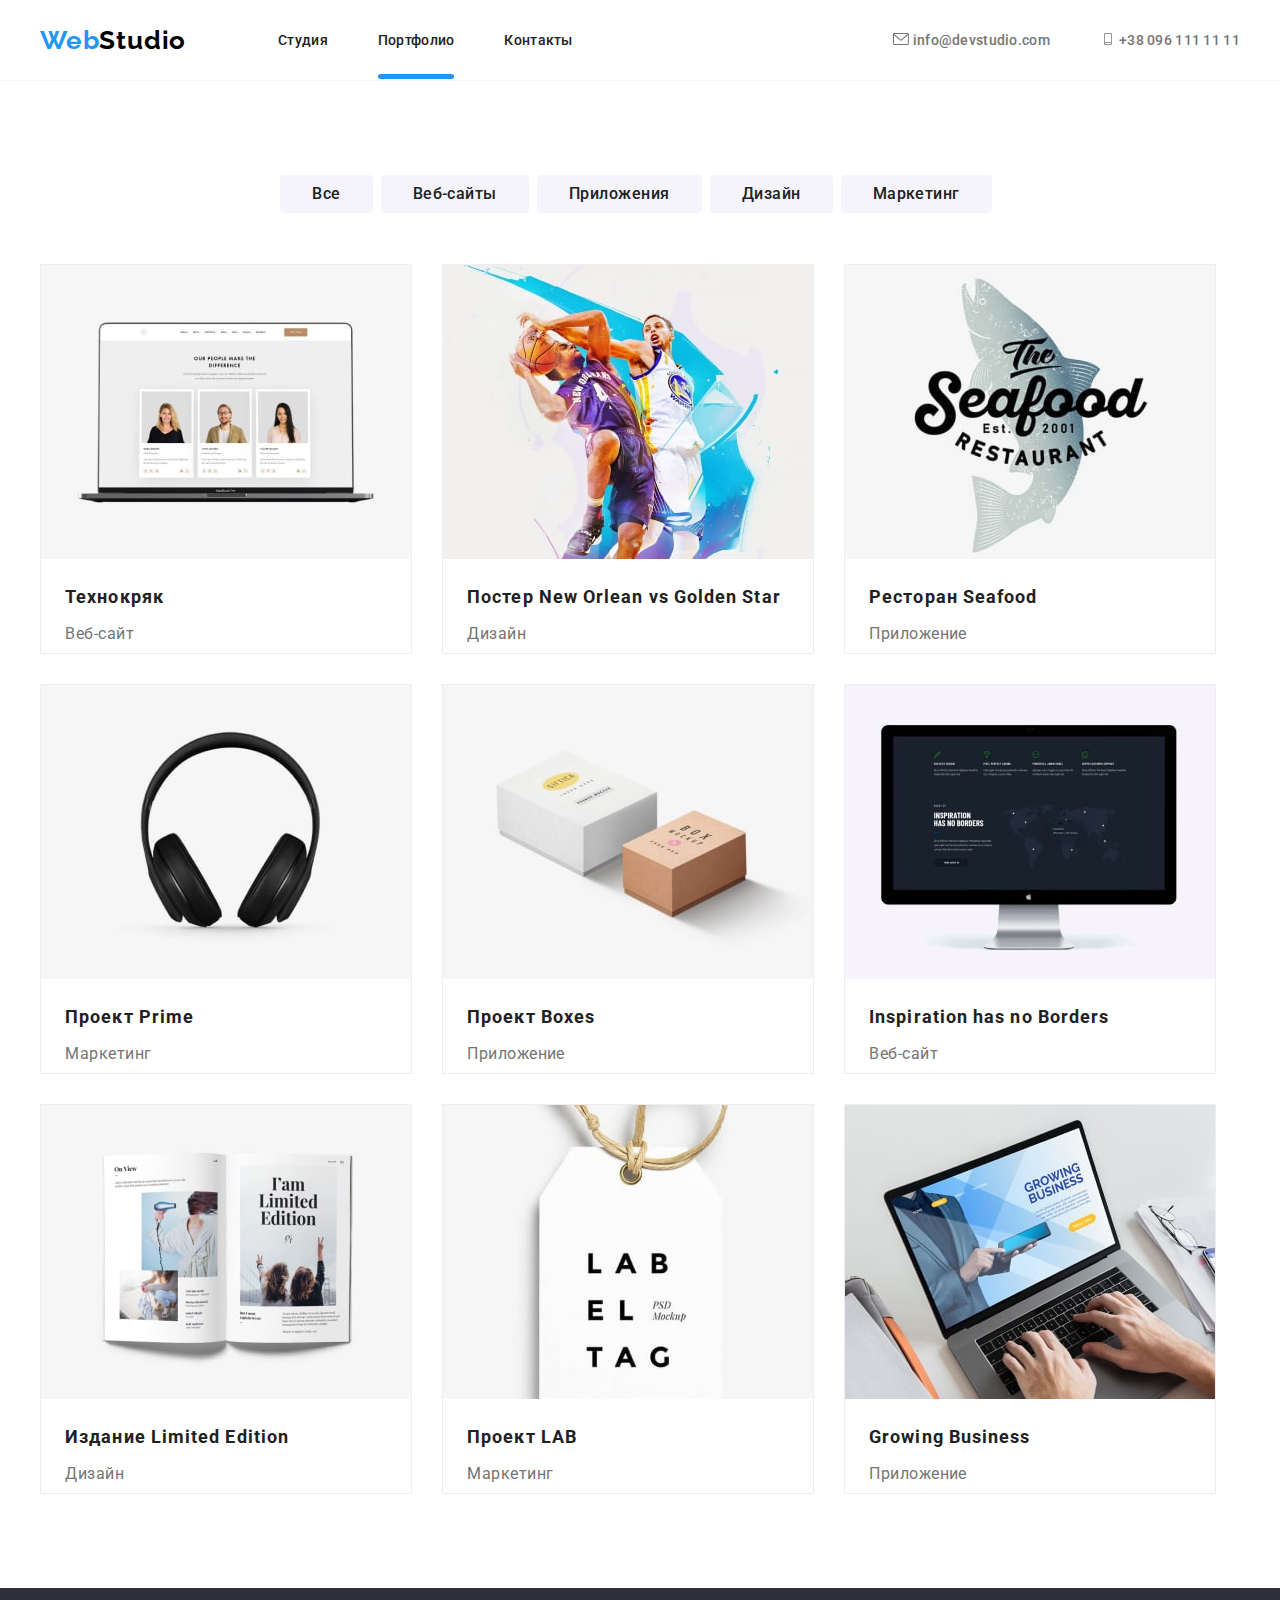
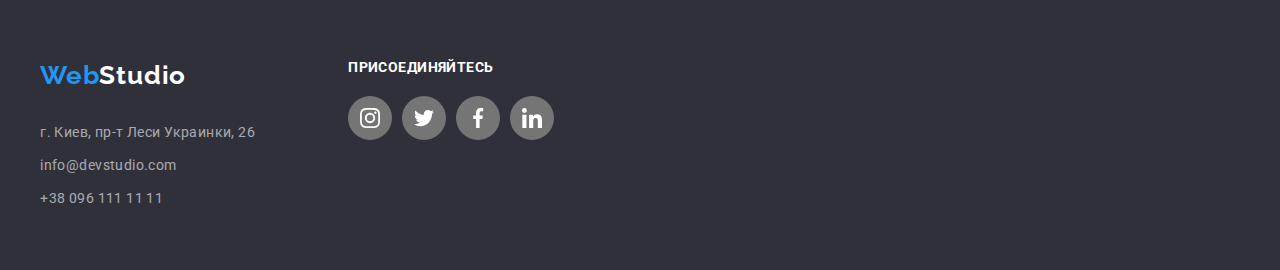
==== portfolio.html @ 714f3d09 "Add files via upload" ====
<!DOCTYPE html>
<html lang="ru">
<head> 
    <meta charset="UTF-8">
    <meta name="viewport" content="width=device-width, initial-scale=1.0">
    <title>WebStudio</title>
    <link rel="stylesheet" href="https://cdnjs.cloudflare.com/ajax/libs/modern-normalize/1.0.0/modern-normalize.css">
    <link href="https://fonts.googleapis.com/css2?family=Raleway:wght@700&family=Roboto:wght@400;500;900&display=swap" rel="stylesheet">
    <link rel="stylesheet" href="./css/styles.css">

</head>
<body>
  <header class="header">
    <div class="container">
      <!--Header-->
      <nav class="navigation">
        <a class="logo link" href="./index.html">
            Web<span class="loogo-s">Studio</span>
            </a>
            <ul class="navigation-list list">
                <li class="navigation-list-item">
                    <a class="navigation-list-link link" href="./index.html">Студия</a>
    
                </li>
                <li class="navigation-list-item">
                  <div class="navigation-list-active">
                    <a class="navigation-list-link link" href="./portfolio.html">Портфолио</a>
                    <div class="active"></div>
                  </div>
                    
    
                </li>
                <li class="navigation-list-item">
                    <a class="navigation-list-link link" href="">Контакты</a>
    
                </li>
            </ul>
      </nav>
       
      <address class="address">
              <ul class="list">
                  <li>
                    
                      <a class="header-mail-link link" href="mailto:info@devstudio.com">
                        <svg class="address-svg">
                          <use href="./images/sprite.svg#icon-envelope"></use>
                        </svg>
                        info@devstudio.com
                      </a>
  
                  </li>
                  <li>
                      <a class="header-tel-link link" href="tel:+380961111111">
                        <svg class="address-svg">
                          <use href="./images/sprite.svg#icon-smartphone"></use>
                        </svg>
                        +38 096 111 11 11
                      </a>
  
                  </li>
              </ul>
              
              
          </address>

    </div>
      
  </header> 
  <main>
      <!--BUTTON-->
      <div class="container">
        <ul class="button-list list">
          <li class="button-list-item">
           <button type="button" class="portfolio-button button-link">Все</button>
          </li> 
          <li class="button-list-item">
           <button type="button" class="portfolio-button button-link">Веб-сайты</button>
          </li> 
          <li class="button-list-item">
           <button type="button" class="portfolio-button button-link">Приложения</button>
          </li> 
          <li class="button-list-item">
           <button type="button" class="portfolio-button button-link">Дизайн</button>
          </li> 
          <li class="button-list-item">
           <button type="button" class="portfolio-button button-link">Маркетинг</button>
          </li> 
 
         </ul>

      </div>
        
       
      
     <!--portfolio-->
        <section class="portfolio">
          <div class="container">
            <ul class="portfolio-list list">
              <li class="portfolio-list-item">
                <div class="prtfolio-list-img">
                  <img  src="./images/portfolio/port-1.jpg" alt="Технокряк" width="370" height="294">
                  <div class="overlay">
                    <p class="texno">Технокряк это современная площадка распространения коронавируса. Компании используют эту платформу для цифрового шпионажа и атак на защищённые сервера конкурентов.</p>
                </div>
                </div>
                   <h3 class="portfolio-name" lang="en">Технокряк</h3>
                  <p class="portfolio-prof" > Веб-сайт</p>
                  
             
             </li>
             <li class="portfolio-list-item">
              <img  src="./images/portfolio/port-2.jpg" alt="Постер New Orlean vs Golden Star" width="370" height="294">
              <h3 class="portfolio-name" lang="en">Постер New Orlean vs Golden Star</h3>
              <p class="portfolio-prof" > Дизайн</p>
             </li>
             <li class="portfolio-list-item">
              <img  src="./images/portfolio/port-3.jpg" alt="Ресторан Seafood" width="370" height="294">
              <h3 class="portfolio-name" lang="en">Ресторан Seafood</h3>
              <p class="portfolio-prof"> Приложение</p>
             </li>
             <li class="portfolio-list-item">
              <img  src="./images/portfolio/port-4.jpg" alt="Проект Prime" width="370" height="294">
              <h3 class="portfolio-name" lang="en">Проект Prime</h3>
              <p class="portfolio-prof"> Маркетинг</p>
             </li>
             <li class="portfolio-list-item">
              <img  src="./images/portfolio/port-5.jpg" alt="Проект Boxes" width="370" height="294">
              <h3 class="portfolio-name" lang="en">Проект Boxes</h3>
              <p class="portfolio-prof"> Приложение</p>
             </li>
             <li class="portfolio-list-item">
              <img  src="./images/portfolio/port-6.jpg" alt="Inspiration has no Borders" width="370" height="294">
              <h3 class="portfolio-name" lang="en">Inspiration has no Borders</h3>
              <p class="portfolio-prof"> Веб-сайт</p>
             </li>
             <li class="portfolio-list-item">
              <img  src="./images/portfolio/port-7.jpg" alt="Издание Limited Edition" width="370" height="294">
              <h3 class="portfolio-name" lang="en">Издание Limited Edition</h3>
              <p class="portfolio-prof"> Дизайн</p>
             </li>
             <li class="portfolio-list-item">
              <img  src="./images/portfolio/port-8.jpg" alt="Проект LAB" width="370" height="294">
              <h3 class="portfolio-name" lang="en">Проект LAB</h3>
              <p class="portfolio-prof" > Маркетинг</p>
             </li>
             <li class="portfolio-list-item">
              <img  src="./images/portfolio/port-9.jpg" alt="Growing Business" width="370" height="294">
              <h3 class="portfolio-name" lang="en">Growing Business</h3>
              <p class="portfolio-prof" > Приложение</p>
             </li>        
             </ul>

          </div>
         
       </section>
      </main> 
      <footer class="foter">
        <div class="container">
          <ul class="foter-contacts list">
             <li>
              <a class="foter-logo logo link" href="./index.html">Web<span class="loogo-s">Studio</span></a>
              <address class="address">
                <ul class="foter-list list">
                  <li class="foter-list-item">
                    <a class="footer-link footer-link-mt link" href="https://goo.gl/maps/YpgYaEJaXaga1esp6" target="blank">г. Киев, пр-т Леси Украинки, 26</a>
                  </li>
                  <li class="foter-list-item">
                    <a class="footer-link footer-link-mt link" href="mailto:info@devstudio.com">info@devstudio.com</a>
                   </li>
                  <li class="foter-list-item">
                    <a class="footer-link footer-link-mt link" href="tel:+380961111111">+38 096 111 11 11</a>
                    </li>
                 </ul>
                 </address>
              </li>
            <li>
              <p class="foter-title">присоединяйтесь</p>
              <ul class="foter-social-list list">
                <li class="social-list-item">
                  <a class="social-list-link" href="">
                    <svg class="social-list-svg">
                      <use href="./images/sprite.svg#icon-instagram"></use>
                    </svg>
                  </a>
                </li>
                <li class="social-list-item">
                 <a class="social-list-link" href="">
                   <svg class="social-list-svg">
                     <use href="./images/sprite.svg#icon-twiter"></use>
                   </svg>
                 </a>
               </li>
               <li class="social-list-item">
                 <a class="social-list-link" href="">
                   <svg class="social-list-svg">
                     <use href="./images/sprite.svg#icon-facebook"></use>
                   </svg>
                 </a>
               </li>
               <li class="social-list-item">
                 <a class="social-list-link" href="">
                   <svg class="social-list-svg">
                     <use href="./images/sprite.svg#icon-linkedin"></use>
                   </svg>
                 </a>
               </li>
              </ul>
                       
            </li>
          </ul>
          
    
                  
          
        </div>
        
      </footer>
</body>
</html>
---- css/styles.css ----
:root{
    --main-font: "Roboto", sans-serif;
    --secondar-font: "Raleway", sans-serif;
    --accent-color:#757575;
    --link-color: #2196F3;
    --title-color:   #212121;
    --futer-link-color:  #FFFFFF;
    --logo-color:  #000000;

}
*,
*::before,
*::after{
    margin: 0;
    padding: 0;

}

body {
    font-family: var(--main-font);
    font-style: normal;
}
.list {
    list-style: none;
}
.link {
    text-decoration: none
}
.address {
    font-style: normal;
    }
.img{
    display: block;

    }
.header{
    padding: 24.5px 0;
    border-bottom: 1px solid #F5F4FA;
}
.container{
    width: 1200px;
    padding: 0.15px;
    margin: 0 auto;
}
.header .container{
    display: flex;
    align-items:center;
}
.navigation{
    display: flex;

}
.navigation-list{
    display: flex;
    align-items:center;
}
.navigation-list-item:not(:last-child){
    margin-right: 50px;
}
.header .address{
    margin-left: auto;
}
.header .header-tel-link{
    margin-left: 50px;
}
.address .list{
    display: flex;
}
.address-svg{
    height: 12px;
    width: 16px;
    fill: currentcolor;

 } 

     
.navigation-list-link{
    font-weight: 500;
    font-size: 14px;
    line-height: 1.143;
    letter-spacing: 0.02em;    
    color: var(--title-color);
    transition: color 250ms cubic-bezier(0.4, 0, 0.2, 1);
}
.header-mail-link, .header-tel-link{
    font-weight: 500;
    font-size: 14px;
    line-height: 1.143;
    letter-spacing: 0.02em;
    color: var(--accent-color);
    transition: color 250ms cubic-bezier(0.4, 0, 0.2, 1);
   
}
.navigation-list-link:hover,
.navigation-list-link:focus,
.header-mail-link:hover, 
.header-mail-link:focus,
.header-tel-link:hover,
.header-tel-link:focus{
    color: var(--link-color);
        
        
}
.logo{
font-family: var(--secondar-font);
font-style: normal;
font-weight: 700;
font-size: 26px;
line-height: 1.192;
letter-spacing: 0.03em;
color:  var(--link-color);
margin-right: 92px;
}
.loogo-s{
    color: var(--logo-color);
   
}
.efect .container{
    display: flex;
   
}
.efect{
    background-color: rgba(47, 48, 58, 0.4);
    background-image: linear-gradient(
        rgba(47, 48, 58, 0.4),
        rgba(47, 48, 58, 0.4)),
        url(../images/efect/hero.jpg);
}
.efect-name{
    max-width: 1000px;
    margin-left: auto;
    margin-right: auto;
    margin-bottom: auto;
    margin-top: auto;
    padding-bottom: 200px;
    padding-top: 200px;
   
}
.efect-h {
    font-weight: 900;
    font-size: 44px;
    line-height: 1.364;
    text-align: center;
    letter-spacing: 0.06em;
    text-transform: uppercase;
    width: 696px;
    height: 120px;
    margin-bottom: 30px;
    color: #FFFFFF;
}

.efect-button {
    font-weight: 700;
    font-size: 16px;
    line-height: 1.875;
    display: flex;
    align-items: center;
    text-align: center;
    letter-spacing: 0.06em;
    height: 50px;
    min-width: 200px;
    padding: 10px 29px;
    background: #2196F3;
    border-radius: 4px;
    color: #FFFFFF;
    margin-left: 248px;
    border: none;
}
.active{
    content:'';
    display: block;
    height: 5px;
    width: 100%;
    left: 0;
    bottom: -30px;
    position: absolute;
    background-color:  var(--link-color);
    border-radius: 4px;
}
.navigation-list-active{
    position: relative;
}

/*===ability===*/
.properties .container{
    display: flex;
    align-items:center;
     
}
.properties-list{
    display: flex;
    align-items:center;
    padding-bottom: 94px;
    padding-top: 94px;
}
.properties-list-item {
        margin-right: 30px;
}
.properties-list-item::before {
    display: block;
    content: '';
    height: 120px;
    background-repeat: no-repeat;
    background-position: center;
    background-color: #F5F4FA;

}
.properties-list-item:nth-child(1)::before {
    background-image: url(../images/properties/antenna.svg);
}
.properties-list-item:nth-child(2)::before {
    background-image: url(../images/properties/clock.svg);
}
.properties-list-item:nth-child(3)::before {
    background-image: url(../images/properties/diagram.svg);
}
.properties-list-item:nth-child(4)::before {
    background-image: url(../images/properties/astronaut.svg);
}

.abiliy-title{
    font-weight: 700;
    font-size: 14px;
    line-height: 1.143;
    letter-spacing: 0.03em;
    text-transform: uppercase;
    color: var(--title-color);
    margin-bottom: 10px;
    padding-top: 20px;
}
.ability-info{
    font-weight: 400;
    font-size: 14px;
    line-height: 1.714;
    letter-spacing: 0.03em;
    color: var(--accent-color);

}
.properties-img{
   padding-bottom: 30px;
  /*justify-content: center;*/
  margin-left: auto;
  margin-right: auto;
}

/*===occupation===*/
.occupation .container{
    align-items:center;

}
.title {
    font-weight: 700;
    font-size: 36px;
    line-height: 1.167;
    text-align: center;
    letter-spacing: 0.03em;
    color: var(--title-color);
    padding-bottom: 50px;
    padding-top:95px;
}

.occupation-list{
    display: flex;
    padding-bottom: 94px;
}
.occupation-list-img{
    padding-right: 30px;
    position: relative;
}
.occuplab> .label {
  font-size: 14px;
  font-style: normal;
  font-weight: 700;
  line-height: 1.14;
  letter-spacing: 0.03em;
  text-align: center;
  color: #FFFFFF;
  text-transform: uppercase;
  position: absolute;
    bottom: 3px;
    left: 0;
    margin: 0;
    width: 370px;
    height: 70px;
    padding: 27px 82px;
    background: rgba(47, 48, 58, 0.8);
}
/*===development===*/
.development{
    background:   #F5F4FA;
}
.development .container{
    align-items:center;
  
    
}
.development-list{
    display: flex;
    padding-bottom: 94px;
}
.development-list-box{
    margin-right: 30px;
    padding-bottom: 30px;
    border-radius: 2%;
   background-color: #FFFFFF;
    box-shadow: 0px 2px 1px -1px rgba(0, 0, 0, 0.2),
    0px 1px 1px 0px rgba(0, 0, 0, 0.14), 0px 1px 3px 0px rgba(0, 0, 0, 0.12);
}
.development-team-name {
    font-weight: 500;
    font-size: 16px;
    line-height: 1.188;
    text-align: center;
    letter-spacing: 0.03em;
    color: var(--title-color);
    padding-top: 30px;
}
.development-team-prof{
    font-weight: 400;
    font-size: 16px;
    line-height: 1.188;
    text-align: center;
    letter-spacing: 0.03em;
    color: var(--accent-color);
    padding-top: 10px;
    margin-bottom: 16px;

}
.social-list{
    display: flex;
   justify-content: space-between;
    margin-right: 32px;
    margin-left: 32px;
}
.social-list-link{
    display: flex;
    align-items: center;
    justify-content: center;
    width: 44px;
    height: 44px;
    background-color:#FFFFFF;
    border-radius: 50%;
   color: var(--accent-color);
   transition: background-color 250ms cubic-bezier(0.4, 0, 0.2, 1);
}

.social-list-svg{
    width: 20px;
    height: 20px;
   fill: currentcolor;
   transition: fill 250ms cubic-bezier(0.4, 0, 0.2, 1);
}

.social-list-link:hover {
    background-color:#2196F3;
    
}
.social-list-link:hover .social-list-svg{
    fill: #FFFFFF;
}
  

.customers-list{
    display: flex;
    padding-bottom: 94px;
}
.customers-list-img{
    display: flex;
       margin-right: 30px;
            
}
.customers-list-link{
    border: 1px solid #AFB1B8;
    border-radius: 4px;
    height: 90px;
    width: 170px;
  align-items: center;
    display: flex;
     justify-content: center;
    color: var(--accent-color);
    transition: border-color 250ms cubic-bezier(0.4, 0, 0.2, 1);
}


.customers-list-svg{
    
        fill: currentcolor;
        transition: fill 250ms cubic-bezier(0.4, 0, 0.2, 1);
    
} 

.customers-list-link:hover .customers-list-svg{
    fill: var(--link-color);
 }
 .customers-list-link:hover{
        border-color: var(--link-color);
}
.is-hidden{
    opacity: 0;
    visibility: hidden;
    pointer-events: none;
}
   .backdrop{
       position: fixed;
       top: 0;
       left: 0;
       width: 100%;
       height: 100%;
       background-color: rgba(0, 0, 0, 0.5);
       transition: all 500ms linear;
   }
   .modal{
       position: absolute;
       top: 50%;
       left: 50%;
       transform: translate(-50%, -50%);
       width: 528px;
       height: 581px;
       background-color: #FFFFFF;
   }
   .close-btn{
    position: absolute;
    top: 8px;
    right: 8px;
    height: 18px;
    width: 18px;
    background: #FFFFFF;
    border: 1px solid rgba(0, 0, 0, 0.1);
    border-radius: 50%;
    cursor: pointer;
    align-items: center;
   }
   .backdrop-close{
    position: absolute;
    width: 18px;
    height: 18px;
      }
   
/*=====Footer=====*/
.foter{
    background: #2F303A;
}
.foter .container{
    align-items:center;
    
}
.foter-contacts{
    display: flex;
    margin-top: 72px;
}
.foter-social-list{
    display: flex;
    padding-top: 20px;
    padding-left: 70px;
    width: 276px; 
    justify-content: space-between;    
}
.foter .social-list-link{
    background-color: #757575;
    transition: background-color 250ms cubic-bezier(0.4, 0, 0.2, 1);

}

.foter .social-list-link:hover{
    background-color: #2196F3;
}
.foter .social-list-svg{
   fill: #FFFFFF;
   transition: fill 250ms cubic-bezier(0.4, 0, 0.2, 1);
}
.foter .social-list-svg:hover, .foter .social-list-svg:focus{
fill: #FFFFFF;
}


.foter-title{
    padding-left: 70px;
    font-style: normal;
    font-weight: bold;
    font-size: 14px;
    line-height: 1.14;
    letter-spacing: 0.03em;
    text-transform: uppercase;
    color: var( --futer-link-color);
}
.foter-logo{
    padding-top: 60px;  
}
.foter .loogo-s{
color: #FFFFFF;
}
.foter-list{
    flex-direction: column;
    padding-bottom: 60px; 
    padding-top: 20px;  
}
.foter-list-item{
    padding-top: 9px;
}
.footer-link{
    font-weight: 400;
    font-size: 14px;
    line-height: 24px;
    letter-spacing: 0.03em;
    color: #212121;
    color: rgba(255, 255, 255, 0.6);
  }
.footer-link-mt:hover,
.footer-link-mt:focus{
    color: var( --futer-link-color);
}
/*======Portfolio=====*/
.portfolio-name{
font-weight: 700;
font-size: 18px;
line-height: 2;
letter-spacing: 0.06em;
color: var(--title-color);
padding-left: 24px;
padding-bottom: 4px;
padding-top: 20px;
}
.portfolio-prof{
    font-weight: 400;
    font-size: 16px;
    line-height: 1.875;
    letter-spacing: 0.03em;
    color: var(--accent-color);
    padding-left: 24px;
    padding-bottom: 4px;

}
.portfolio-button{
    font-weight: 500;
    font-size: 16px;
    line-height: 1.625;
    text-align: center;
    letter-spacing: 0.03em;
   color: var(--title-color);
    height: 38px;
    min-width: 73px;
    padding: 6px 32px;
    background: #F5F4FA;
    border-radius: 4px;
    border: none;
}
.button-list{
    display: flex;
    justify-content: center;
    padding-top: 94px;
    padding-bottom: 50px;
}
.button-list-item{
    padding-right: 8px;
   
}
.portfolio .container{
    display: flex;
}
.portfolio-list{
    font-size: 0px;  
    margin-bottom: 94px;
}
.portfolio-list-item{
    display: inline-block;
    border: 1px solid #EEEEEE;
    
}
.portfolio-list-item:hover, .portfolio-list-item:focus{
    box-shadow: 2px 2px 4px 2px rgba(0, 0, 0, 0.3);
}
.portfolio-list-item:not(:nth-child(3n)){
    margin-right: 30px;
}
.portfolio-list-item:not(:nth-child(n+7)){
    margin-bottom: 30px;
}
.prtfolio-list-img{
   position: relative;
    overflow: hidden;

}
.texno{
    
    font-size: 18px;
    font-style: normal;
    font-weight: 400;
    line-height: 1.55;
    letter-spacing: 0.03em;
    text-align: left;
    color: #FFFFFF;
    padding: 63px 24px
 }
.overlay{
    position: absolute;
    top: 0;
    left: 0;
    width: 100%;
    height: 100%;
    background: rgba(33, 150, 243, 0.9);
    transition: all 500ms linear;
    transform: translateY(100%);

}
.portfolio-list-item:hover .overlay{
    transform: translateY(0%);
}

.button-link:hover,
.button-link:focus{
    color: var( --futer-link-color);
    background: var(--link-color);
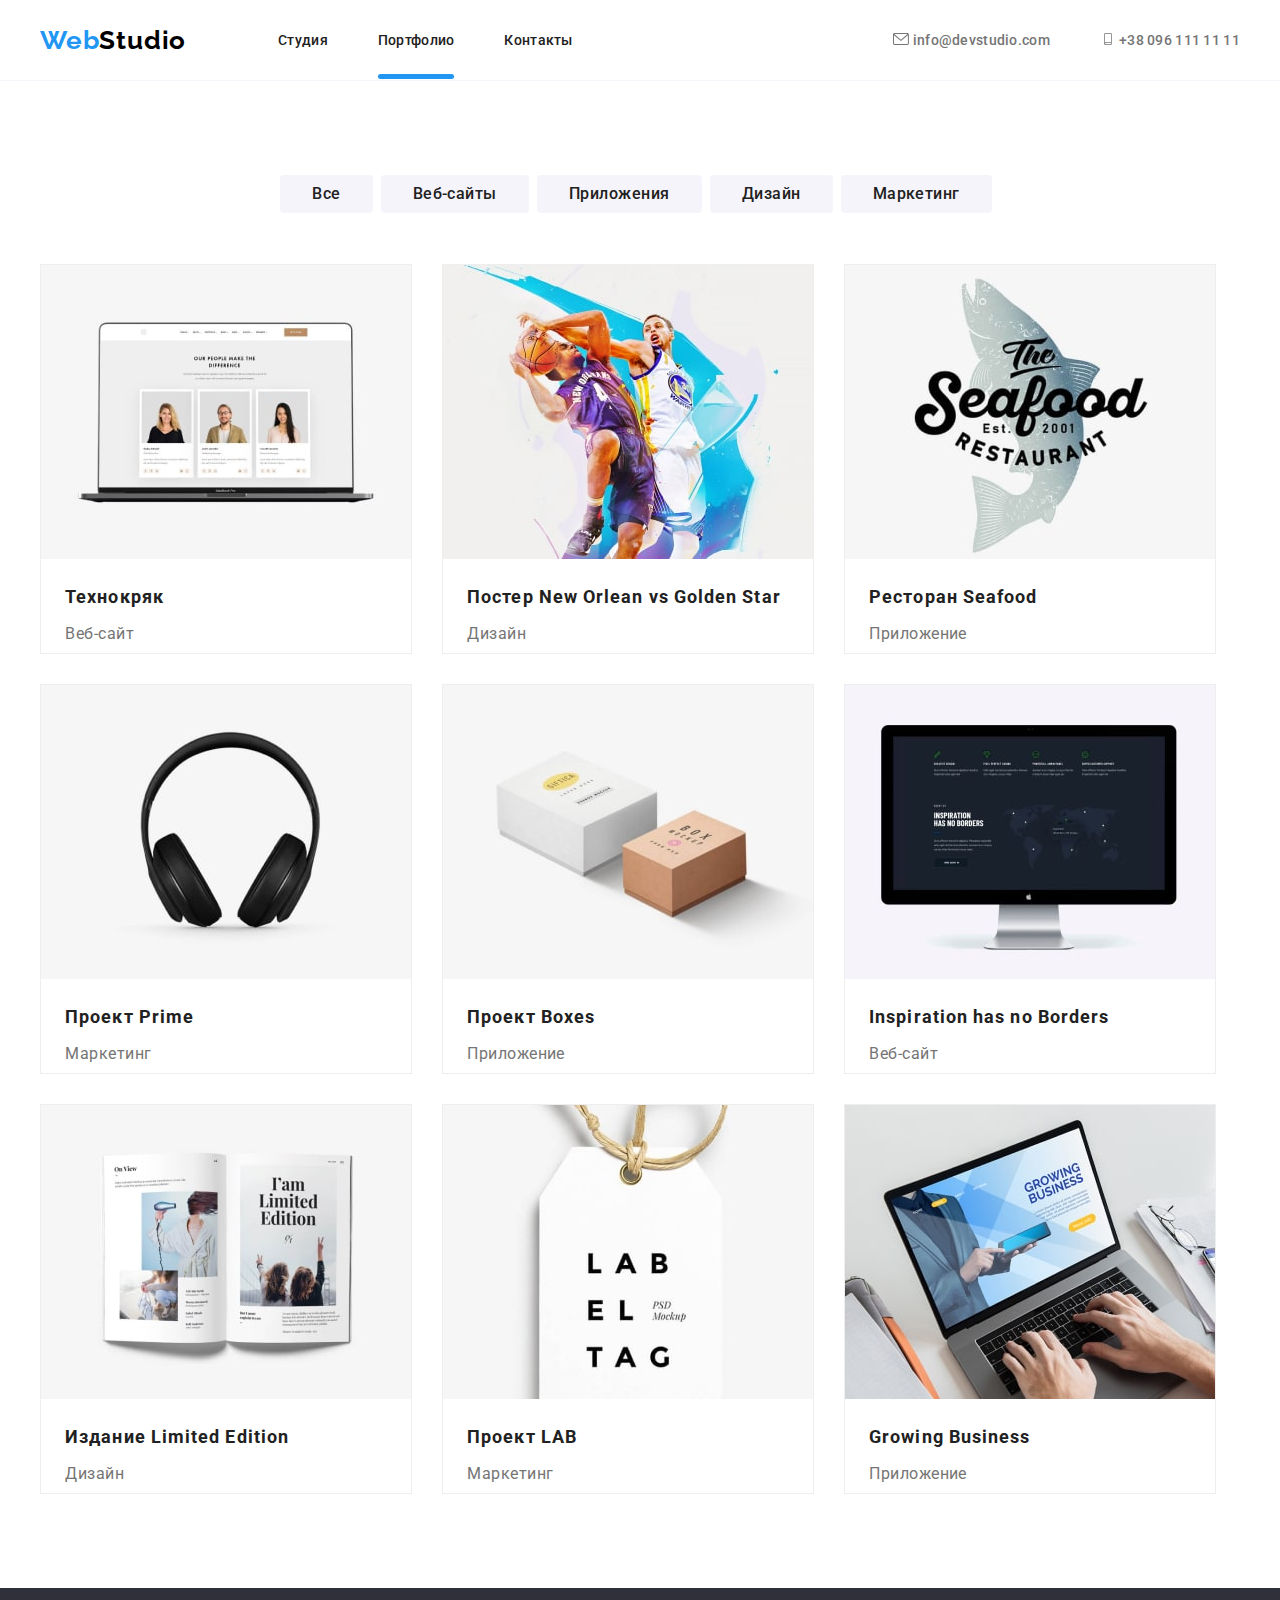
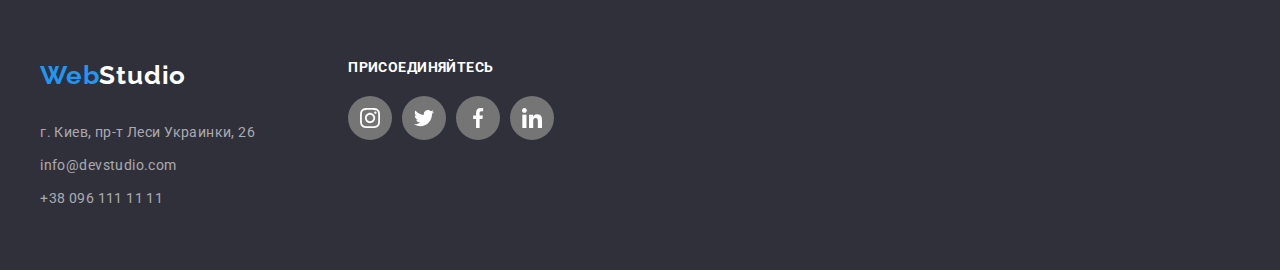
==== commit f97caa48: "Add files via upload" ====
--- a/portfolio.html
+++ b/portfolio.html
@@ -97,7 +97,7 @@
           <div class="container">
             <ul class="portfolio-list list">
               <li class="portfolio-list-item">
-                <div class="prtfolio-list-img">
+                <div class="portfolio-list-img">
                   <img  src="./images/portfolio/port-1.jpg" alt="Технокряк" width="370" height="294">
                   <div class="overlay">
                     <p class="texno">Технокряк это современная площадка распространения коронавируса. Компании используют эту платформу для цифрового шпионажа и атак на защищённые сервера конкурентов.</p>
@@ -109,42 +109,82 @@
              
              </li>
              <li class="portfolio-list-item">
+              <div class="portfolio-list-img">
               <img  src="./images/portfolio/port-2.jpg" alt="Постер New Orlean vs Golden Star" width="370" height="294">
+              <div class="overlay">
+                <p class="texno">Оригинальная подборка картин</p>
+            </div>
+            </div>
               <h3 class="portfolio-name" lang="en">Постер New Orlean vs Golden Star</h3>
               <p class="portfolio-prof" > Дизайн</p>
              </li>
              <li class="portfolio-list-item">
+              <div class="portfolio-list-img">
               <img  src="./images/portfolio/port-3.jpg" alt="Ресторан Seafood" width="370" height="294">
+              <div class="overlay">
+                <p class="texno">Seafood - рыбный ресторан средиземноморской кухни</p>
+            </div>
+            </div>
               <h3 class="portfolio-name" lang="en">Ресторан Seafood</h3>
               <p class="portfolio-prof"> Приложение</p>
              </li>
              <li class="portfolio-list-item">
+              <div class="portfolio-list-img">
               <img  src="./images/portfolio/port-4.jpg" alt="Проект Prime" width="370" height="294">
+              <div class="overlay">
+                <p class="texno">Ваши проекты всегда под надёжной защитой. </p>
+            </div>
+            </div>
               <h3 class="portfolio-name" lang="en">Проект Prime</h3>
               <p class="portfolio-prof"> Маркетинг</p>
              </li>
              <li class="portfolio-list-item">
+               <div class="portfolio-list-img">
               <img  src="./images/portfolio/port-5.jpg" alt="Проект Boxes" width="370" height="294">
+              <div class="overlay">
+                <p class="texno">boxes создаёт неповторимые боксы с индивидуально подобранным составляющим</p>
+            </div>
+            </div>
               <h3 class="portfolio-name" lang="en">Проект Boxes</h3>
               <p class="portfolio-prof"> Приложение</p>
              </li>
              <li class="portfolio-list-item">
+              <div class="portfolio-list-img">
               <img  src="./images/portfolio/port-6.jpg" alt="Inspiration has no Borders" width="370" height="294">
+              <div class="overlay">
+                <p class="texno">У вдохновения нет границ</p>
+            </div>
+            </div>
               <h3 class="portfolio-name" lang="en">Inspiration has no Borders</h3>
               <p class="portfolio-prof"> Веб-сайт</p>
              </li>
              <li class="portfolio-list-item">
+              <div class="portfolio-list-img">
               <img  src="./images/portfolio/port-7.jpg" alt="Издание Limited Edition" width="370" height="294">
+              <div class="overlay">
+                <p class="texno">Limited Edition - коллекция с ограниченным выпуском продукции</p>
+            </div>
+            </div>
               <h3 class="portfolio-name" lang="en">Издание Limited Edition</h3>
               <p class="portfolio-prof"> Дизайн</p>
              </li>
              <li class="portfolio-list-item">
+              <div class="portfolio-list-img">
               <img  src="./images/portfolio/port-8.jpg" alt="Проект LAB" width="370" height="294">
+              <div class="overlay">
+                <p class="texno">Проект L.A.B.: все самое интересное в одном месте</p>
+            </div>
+            </div>
               <h3 class="portfolio-name" lang="en">Проект LAB</h3>
               <p class="portfolio-prof" > Маркетинг</p>
              </li>
              <li class="portfolio-list-item">
+              <div class="portfolio-list-img">
               <img  src="./images/portfolio/port-9.jpg" alt="Growing Business" width="370" height="294">
+              <div class="overlay">
+                <p class="texno">Growing Business — это идеальный инструмент для совместной работы дизайнеров и разработчиков, которые ведут до 12 проектов одновременно</p>
+            </div>
+            </div>
               <h3 class="portfolio-name" lang="en">Growing Business</h3>
               <p class="portfolio-prof" > Приложение</p>
              </li>        
--- a/css/styles.css
+++ b/css/styles.css
@@ -347,7 +347,7 @@
 .social-list-svg{
     width: 20px;
     height: 20px;
-   fill: currentcolor;
+   fill: #AFB1B8;
    transition: fill 250ms cubic-bezier(0.4, 0, 0.2, 1);
 }
 
@@ -384,7 +384,7 @@
 
 .customers-list-svg{
     
-        fill: currentcolor;
+        fill: #AFB1B8;
         transition: fill 250ms cubic-bezier(0.4, 0, 0.2, 1);
     
 } 
@@ -408,28 +408,35 @@
        height: 100%;
        background-color: rgba(0, 0, 0, 0.5);
        transition: all 500ms linear;
+       overflow-y: auto;
+   }
+   .over-modal{
+    display: flex;
+    justify-content: center;
+    align-items: center;
+    min-height: 100%;
+    padding: 15px;
    }
    .modal{
-       position: absolute;
-       top: 50%;
-       left: 50%;
-       transform: translate(-50%, -50%);
+       position: relative;
        width: 528px;
        height: 581px;
        background-color: #FFFFFF;
    }
    .close-btn{
+    display: flex;
+    justify-content: center;
     position: absolute;
     top: 8px;
     right: 8px;
-    height: 18px;
-    width: 18px;
+    height: 30px;
+    width: 30px;
     background: #FFFFFF;
     border: 1px solid rgba(0, 0, 0, 0.1);
     border-radius: 50%;
     cursor: pointer;
     align-items: center;
-   }
+       }
    .backdrop-close{
     position: absolute;
     width: 18px;
@@ -540,10 +547,13 @@
     height: 38px;
     min-width: 73px;
     padding: 6px 32px;
-    background: #F5F4FA;
+    background-color: #F5F4FA;
     border-radius: 4px;
     border: none;
-}
+    transition: color 250ms cubic-bezier(0.4, 0, 0.2, 1);
+    transition: background-color 250ms cubic-bezier(0.4, 0, 0.2, 1);
+}
+
 .button-list{
     display: flex;
     justify-content: center;
@@ -575,7 +585,7 @@
 .portfolio-list-item:not(:nth-child(n+7)){
     margin-bottom: 30px;
 }
-.prtfolio-list-img{
+.portfolio-list-img{
    position: relative;
     overflow: hidden;
 
@@ -606,7 +616,8 @@
     transform: translateY(0%);
 }
 
-.button-link:hover,
-.button-link:focus{
+.portfolio-button:hover,
+.bportfolio-button:focus{
     color: var( --futer-link-color);
-    background: var(--link-color);+    background: var(--link-color);
+}
